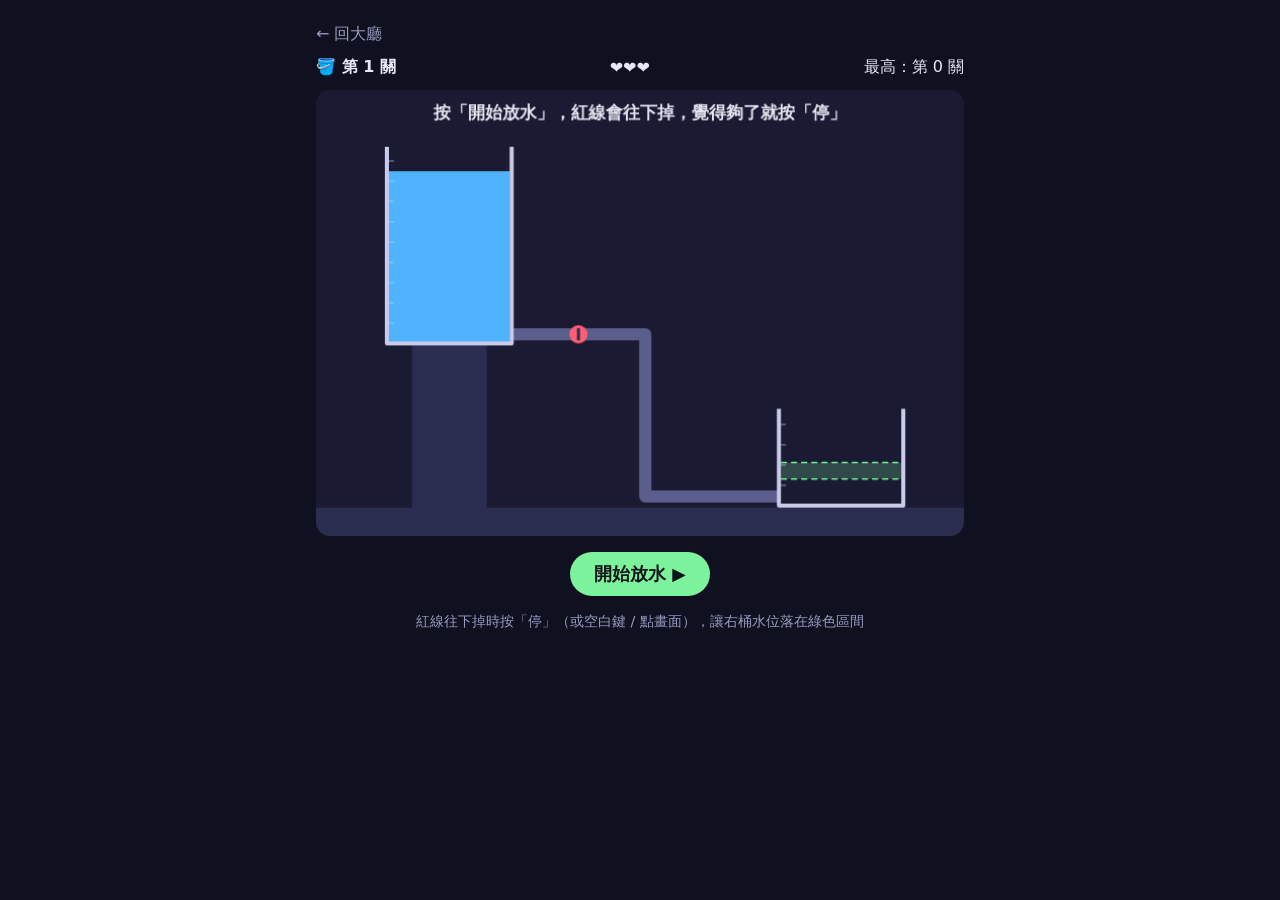
==== games/buckets/index.html @ 5da3b15e "Add connected buckets prediction game Co-Authored-By: Claude Opus 5.5 <noreply@anthropic.com>" ====
<!doctype html>
<html lang="zh-Hant">
<head>
  <meta charset="utf-8">
  <meta name="viewport" content="width=device-width, initial-scale=1">
  <title>連通水桶</title>
  <link rel="stylesheet" href="../../shared/style.css">
  <style>
    .wrap { max-width: 680px; margin: 0 auto; }
    .hud { display: flex; justify-content: space-between; align-items: center; margin-bottom: 12px; gap: 12px; }
    canvas {
      display: block;
      width: 100%;
      aspect-ratio: 640 / 440;
      background: var(--panel);
      border-radius: var(--radius);
      touch-action: manipulation;
      cursor: pointer;
    }
    .hint { color: var(--muted); text-align: center; font-size: .9rem; }
    #action { min-width: 140px; font-size: 1.1rem; padding: 10px 20px; }
  </style>
</head>
<body>
  <main class="container wrap">
    <a class="back" href="../../">← 回大廳</a>
    <div class="hud">
      <strong>🪣 第 <span id="level">1</span> 關</strong>
      <span id="lives"></span>
      <span>最高：第 <span id="best">0</span> 關</span>
    </div>
    <canvas id="board"></canvas>
    <p style="text-align:center"><button id="action">開始放水 ▶</button></p>
    <p class="hint">紅線往下掉時按「停」（或空白鍵 / 點畫面），讓右桶水位落在綠色區間</p>
  </main>
  <script src="game.js"></script>
</body>
</html>
---- shared/style.css ----
:root {
  --bg: #0f1020;
  --panel: #1a1b33;
  --text: #e8e8f5;
  --muted: #9a9bc0;
  --accent: #7cf29c;
  --accent-2: #ff7ab6;
  --radius: 14px;
  font-family: system-ui, -apple-system, "PingFang TC", "Noto Sans TC", sans-serif;
}

* { box-sizing: border-box; }

body {
  margin: 0;
  min-height: 100vh;
  background: var(--bg);
  color: var(--text);
}

a { color: var(--accent); }

.container {
  max-width: 960px;
  margin: 0 auto;
  padding: 24px 16px;
}

.back {
  display: inline-block;
  margin-bottom: 12px;
  color: var(--muted);
  text-decoration: none;
}
.back:hover { color: var(--text); }

button {
  font: inherit;
  padding: 8px 16px;
  border: 0;
  border-radius: 999px;
  background: var(--accent);
  color: #10131a;
  font-weight: 600;
  cursor: pointer;
}
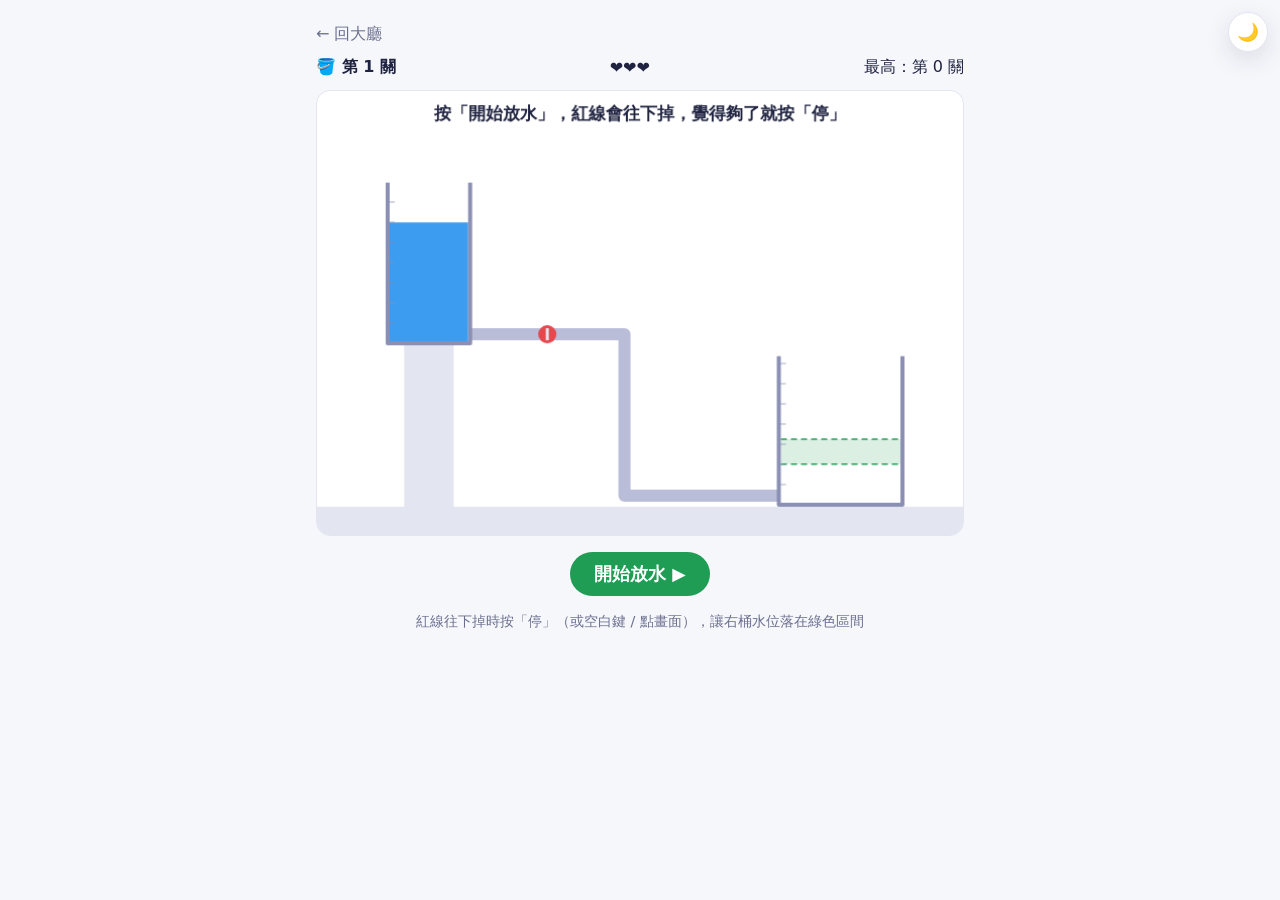
==== commit b01610c6: "Default to light theme with dark mode toggle Co-Authored-By: Claude Opus 5.5 <noreply@anthropic.com>" ====
--- a/games/buckets/index.html
+++ b/games/buckets/index.html
@@ -5,6 +5,7 @@
   <meta name="viewport" content="width=device-width, initial-scale=1">
   <title>連通水桶</title>
   <link rel="stylesheet" href="../../shared/style.css">
+  <script src="../../shared/theme.js"></script>
   <style>
     .wrap { max-width: 680px; margin: 0 auto; }
     .hud { display: flex; justify-content: space-between; align-items: center; margin-bottom: 12px; gap: 12px; }
@@ -13,6 +14,7 @@
       width: 100%;
       aspect-ratio: 640 / 440;
       background: var(--panel);
+      border: 1px solid var(--border);
       border-radius: var(--radius);
       touch-action: manipulation;
       cursor: pointer;
--- a/shared/style.css
+++ b/shared/style.css
@@ -1,12 +1,59 @@
+/* 預設淺色；<html data-theme="dark"> 切換為深色（由 shared/theme.js 控制） */
 :root {
+  --bg: #f6f7fb;
+  --panel: #ffffff;
+  --text: #1f2340;
+  --muted: #6b6f8f;
+  --border: #e3e5f0;
+  --accent: #1f9d55;
+  --on-accent: #ffffff;
+  --accent-2: #e84a8a;
+  --radius: 14px;
+  --shadow: 0 8px 24px rgba(31, 35, 64, 0.12);
+
+  /* 遊戲 canvas 用色 */
+  --water: #3b9cf0;
+  --water-soft: rgba(59, 156, 240, 0.3);
+  --wall: #8a8fb3;
+  --pipe: #b9bdd8;
+  --stand: #e3e5f0;
+  --zone: rgba(31, 157, 85, 0.16);
+  --zone-line: #1f9d55;
+  --marker: #e5484d;
+  --snake: #2fb36b;
+  --snake-head: #1f7f4b;
+  --food: #e84a8a;
+  --overlay: rgba(255, 255, 255, 0.82);
+
+  color-scheme: light;
+  font-family: system-ui, -apple-system, "PingFang TC", "Noto Sans TC", sans-serif;
+}
+
+:root[data-theme="dark"] {
   --bg: #0f1020;
   --panel: #1a1b33;
   --text: #e8e8f5;
   --muted: #9a9bc0;
+  --border: #2a2c50;
   --accent: #7cf29c;
+  --on-accent: #10131a;
   --accent-2: #ff7ab6;
-  --radius: 14px;
-  font-family: system-ui, -apple-system, "PingFang TC", "Noto Sans TC", sans-serif;
+  --shadow: 0 8px 24px rgba(0, 0, 0, 0.4);
+
+  --water: #4fb3ff;
+  --water-soft: rgba(79, 179, 255, 0.35);
+  --wall: #c9cbe8;
+  --pipe: #5b5e8c;
+  --stand: #2a2c50;
+  --zone: rgba(124, 242, 156, 0.22);
+  --zone-line: #7cf29c;
+  --marker: #ff5d73;
+  --snake: #7cf29c;
+  --snake-head: #b6ffc9;
+  --food: #ff7ab6;
+  --overlay: rgba(0, 0, 0, 0.66);
+
+  color-scheme: dark;
 }
 
 * { box-sizing: border-box; }
@@ -40,7 +87,21 @@
   border: 0;
   border-radius: 999px;
   background: var(--accent);
-  color: #10131a;
+  color: var(--on-accent);
   font-weight: 600;
   cursor: pointer;
 }
+button:disabled { opacity: .5; cursor: default; }
+
+.theme-toggle {
+  position: fixed;
+  top: 12px;
+  right: 12px;
+  width: 40px;
+  height: 40px;
+  padding: 0;
+  background: var(--panel);
+  border: 1px solid var(--border);
+  box-shadow: var(--shadow);
+  font-size: 1.1rem;
+}
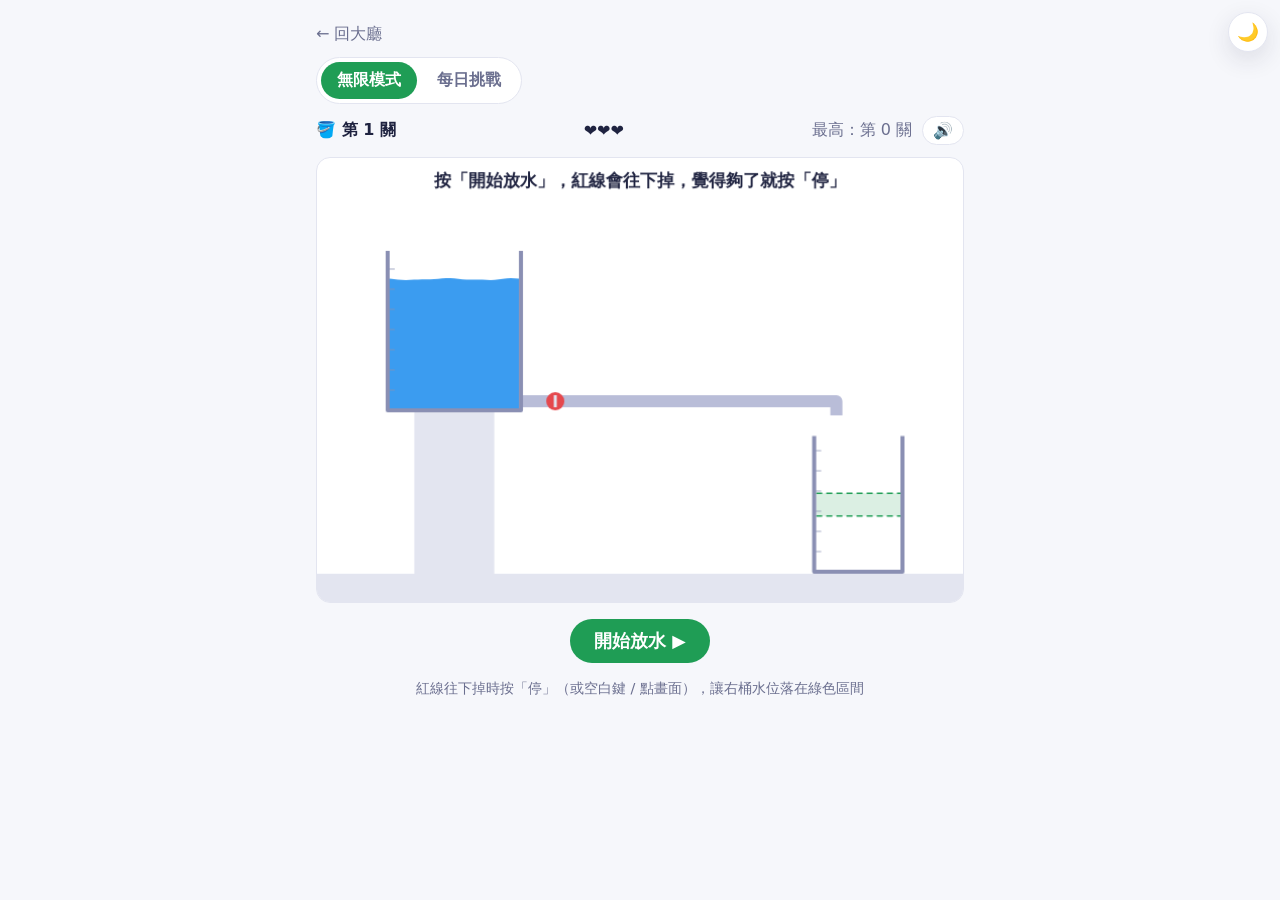
==== commit 25e02815: "Add juice effects, sound, and daily challenge to buckets game Co-Authored-By: Claude Opus 5.5 <norep" ====
--- a/games/buckets/index.html
+++ b/games/buckets/index.html
@@ -8,7 +8,20 @@
   <script src="../../shared/theme.js"></script>
   <style>
     .wrap { max-width: 680px; margin: 0 auto; }
-    .hud { display: flex; justify-content: space-between; align-items: center; margin-bottom: 12px; gap: 12px; }
+    .modes {
+      display: inline-flex;
+      gap: 4px;
+      padding: 4px;
+      margin-bottom: 12px;
+      background: var(--panel);
+      border: 1px solid var(--border);
+      border-radius: 999px;
+    }
+    .modes button { background: transparent; color: var(--muted); }
+    .modes button.active { background: var(--accent); color: var(--on-accent); }
+    .hud { display: flex; justify-content: space-between; align-items: center; margin-bottom: 12px; gap: 12px; flex-wrap: wrap; }
+    .hud .right { display: flex; align-items: center; gap: 10px; color: var(--muted); }
+    #mute { background: var(--panel); border: 1px solid var(--border); padding: 4px 10px; }
     canvas {
       display: block;
       width: 100%;
@@ -19,20 +32,31 @@
       touch-action: manipulation;
       cursor: pointer;
     }
+    .controls { display: flex; justify-content: center; gap: 10px; flex-wrap: wrap; margin: 16px 0; }
+    .controls button { min-width: 140px; font-size: 1.1rem; padding: 10px 20px; }
+    #share { background: var(--accent-2); color: #fff; }
     .hint { color: var(--muted); text-align: center; font-size: .9rem; }
-    #action { min-width: 140px; font-size: 1.1rem; padding: 10px 20px; }
   </style>
 </head>
 <body>
   <main class="container wrap">
     <a class="back" href="../../">← 回大廳</a>
+    <div>
+      <div class="modes">
+        <button data-mode="endless">無限模式</button>
+        <button data-mode="daily">每日挑戰</button>
+      </div>
+    </div>
     <div class="hud">
-      <strong>🪣 第 <span id="level">1</span> 關</strong>
-      <span id="lives"></span>
-      <span>最高：第 <span id="best">0</span> 關</span>
+      <strong id="title"></strong>
+      <span id="status"></span>
+      <span class="right"><span id="extra"></span><button id="mute" aria-label="靜音">🔊</button></span>
     </div>
     <canvas id="board"></canvas>
-    <p style="text-align:center"><button id="action">開始放水 ▶</button></p>
+    <div class="controls">
+      <button id="action">開始放水 ▶</button>
+      <button id="share" hidden>分享成績 📋</button>
+    </div>
     <p class="hint">紅線往下掉時按「停」（或空白鍵 / 點畫面），讓右桶水位落在綠色區間</p>
   </main>
   <script src="game.js"></script>
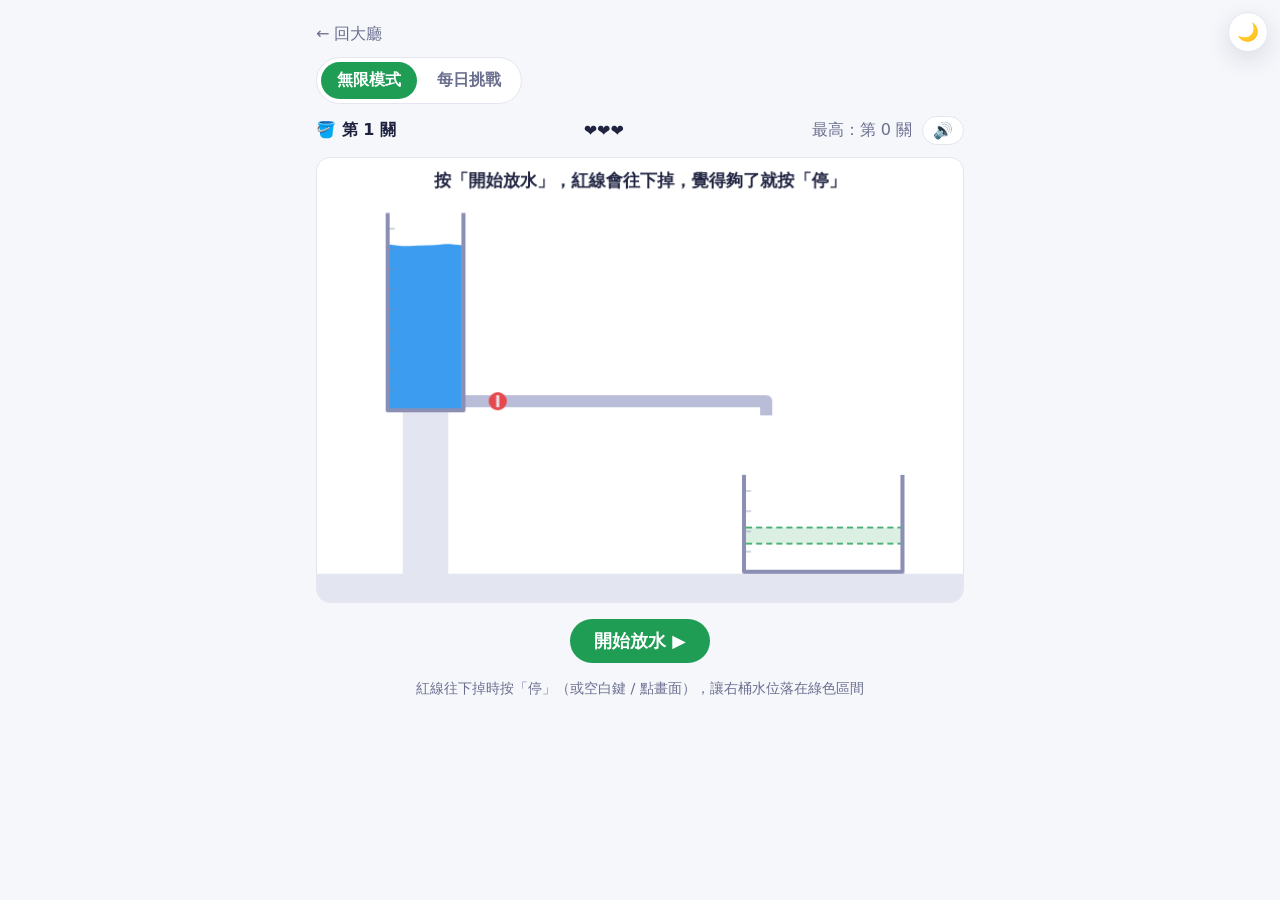
==== commit a1dd0943: "Add OG image and social meta tags for buckets game Co-Authored-By: Claude Opus 5.5 <noreply@anthropi" ====
--- a/games/buckets/index.html
+++ b/games/buckets/index.html
@@ -4,6 +4,17 @@
   <meta charset="utf-8">
   <meta name="viewport" content="width=device-width, initial-scale=1">
   <title>連通水桶</title>
+  <meta name="description" content="抓準時機停止放水，讓水位剛好落在安全區間！每天 10 題的每日挑戰，還能分享成績。">
+  <meta property="og:type" content="website">
+  <meta property="og:url" content="https://sudosu.tw/mini-games/games/buckets/">
+  <meta property="og:title" content="連通水桶 🪣">
+  <meta property="og:description" content="抓準時機停止放水，讓水位剛好落在安全區間！每天 10 題的每日挑戰，還能分享成績。">
+  <meta property="og:image" content="https://sudosu.tw/mini-games/games/buckets/og.png">
+  <meta property="og:image:width" content="1200">
+  <meta property="og:image:height" content="630">
+  <meta property="og:image:alt" content="連通水桶：左桶放水經過連通管流進右桶，水位落在綠色安全區間">
+  <meta property="og:locale" content="zh_TW">
+  <meta name="twitter:card" content="summary_large_image">
   <link rel="stylesheet" href="../../shared/style.css">
   <script src="../../shared/theme.js"></script>
   <style>
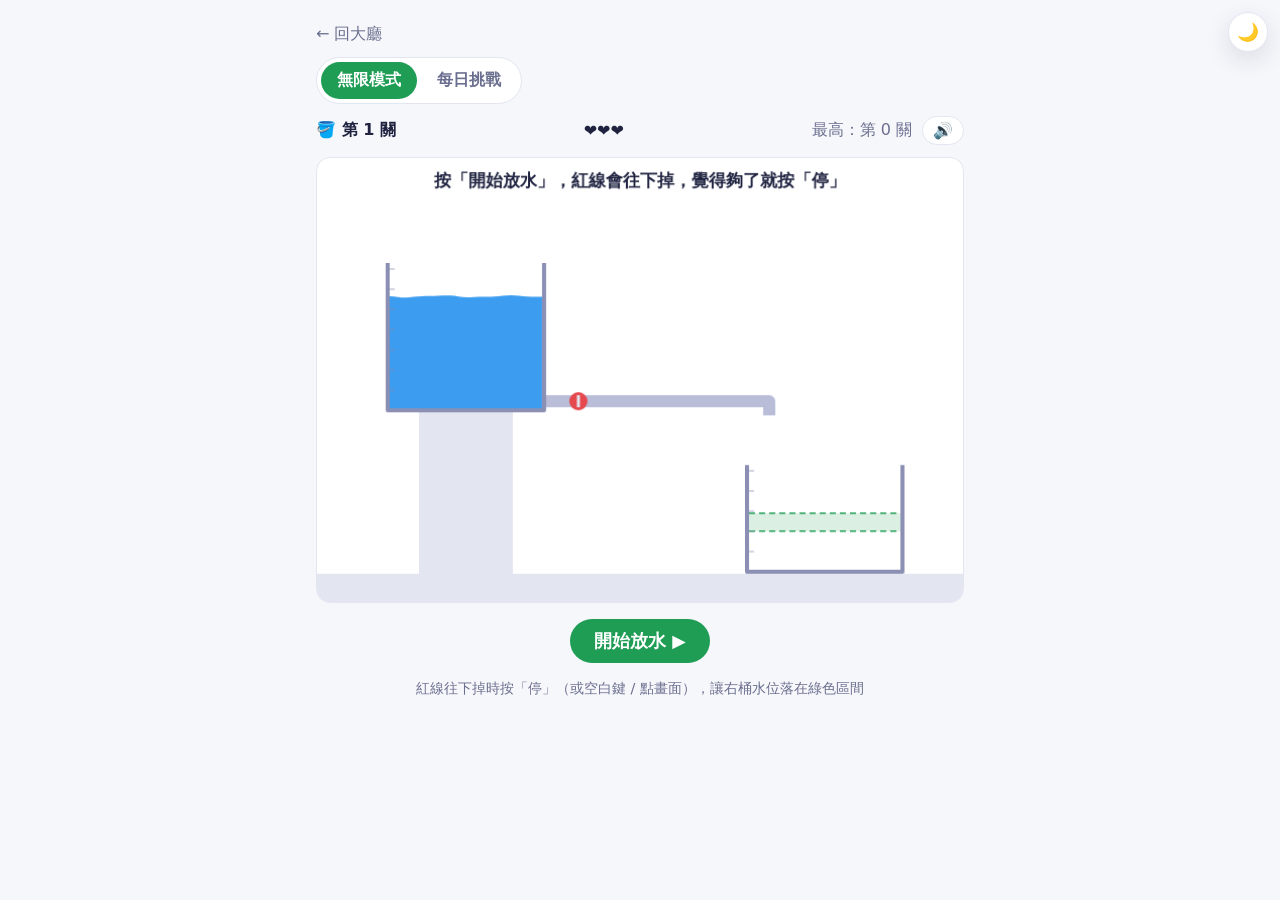
==== commit f3779cb9: "Add Instagram story image sharing for daily challenge Co-Authored-By: Claude Opus 5.5 <noreply@anthr" ====
--- a/games/buckets/index.html
+++ b/games/buckets/index.html
@@ -46,6 +46,7 @@
     .controls { display: flex; justify-content: center; gap: 10px; flex-wrap: wrap; margin: 16px 0; }
     .controls button { min-width: 140px; font-size: 1.1rem; padding: 10px 20px; }
     #share { background: var(--accent-2); color: #fff; }
+    #story { background: linear-gradient(45deg, #f58529, #dd2a7b, #8134af); color: #fff; }
     .hint { color: var(--muted); text-align: center; font-size: .9rem; }
   </style>
 </head>
@@ -67,6 +68,7 @@
     <div class="controls">
       <button id="action">開始放水 ▶</button>
       <button id="share" hidden>分享成績 📋</button>
+      <button id="story" hidden>分享到 IG 限動 📸</button>
     </div>
     <p class="hint">紅線往下掉時按「停」（或空白鍵 / 點畫面），讓右桶水位落在綠色區間</p>
   </main>
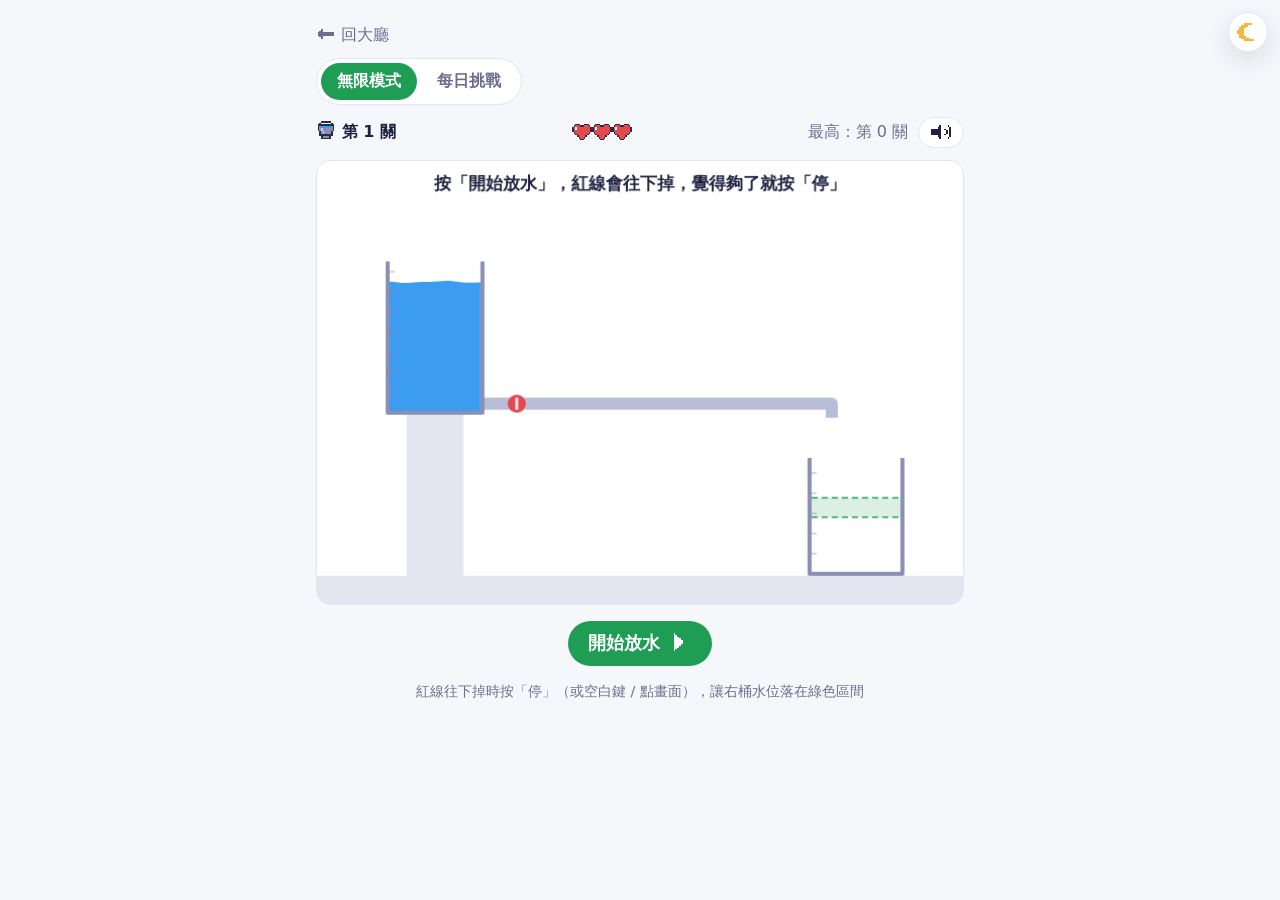
==== commit e57fad2e: "Replace emoji with pixel-art icons across the site Co-Authored-By: Claude Opus 5.5 <noreply@anthropi" ====
--- a/games/buckets/index.html
+++ b/games/buckets/index.html
@@ -16,6 +16,7 @@
   <meta property="og:locale" content="zh_TW">
   <meta name="twitter:card" content="summary_large_image">
   <link rel="stylesheet" href="../../shared/style.css">
+  <script src="../../shared/pixel-icons.js"></script>
   <script src="../../shared/theme.js"></script>
   <style>
     .wrap { max-width: 680px; margin: 0 auto; }
@@ -32,7 +33,7 @@
     .modes button.active { background: var(--accent); color: var(--on-accent); }
     .hud { display: flex; justify-content: space-between; align-items: center; margin-bottom: 12px; gap: 12px; flex-wrap: wrap; }
     .hud .right { display: flex; align-items: center; gap: 10px; color: var(--muted); }
-    #mute { background: var(--panel); border: 1px solid var(--border); padding: 4px 10px; }
+    #mute { background: var(--panel); color: var(--text); border: 1px solid var(--border); padding: 4px 10px; }
     canvas {
       display: block;
       width: 100%;
@@ -52,7 +53,7 @@
 </head>
 <body>
   <main class="container wrap">
-    <a class="back" href="../../">← 回大廳</a>
+    <a class="back" href="../../"><i data-px="arrow-left"></i> 回大廳</a>
     <div>
       <div class="modes">
         <button data-mode="endless">無限模式</button>
@@ -62,13 +63,13 @@
     <div class="hud">
       <strong id="title"></strong>
       <span id="status"></span>
-      <span class="right"><span id="extra"></span><button id="mute" aria-label="靜音">🔊</button></span>
+      <span class="right"><span id="extra"></span><button id="mute" aria-label="靜音"></button></span>
     </div>
     <canvas id="board"></canvas>
     <div class="controls">
-      <button id="action">開始放水 ▶</button>
-      <button id="share" hidden>分享成績 📋</button>
-      <button id="story" hidden>分享到 IG 限動 📸</button>
+      <button id="action">開始放水</button>
+      <button id="share" hidden>分享成績 <i data-px="clipboard"></i></button>
+      <button id="story" hidden></button>
     </div>
     <p class="hint">紅線往下掉時按「停」（或空白鍵 / 點畫面），讓右桶水位落在綠色區間</p>
   </main>
--- a/shared/style.css
+++ b/shared/style.css
@@ -93,6 +93,14 @@
 }
 button:disabled { opacity: .5; cursor: default; }
 
+/* 像素 icon（shared/pixel-icons.js） */
+.px-icon {
+  display: inline-block;
+  vertical-align: -0.22em;
+  flex: none;
+}
+button .px-icon { margin: 0 2px; }
+
 .theme-toggle {
   position: fixed;
   top: 12px;
